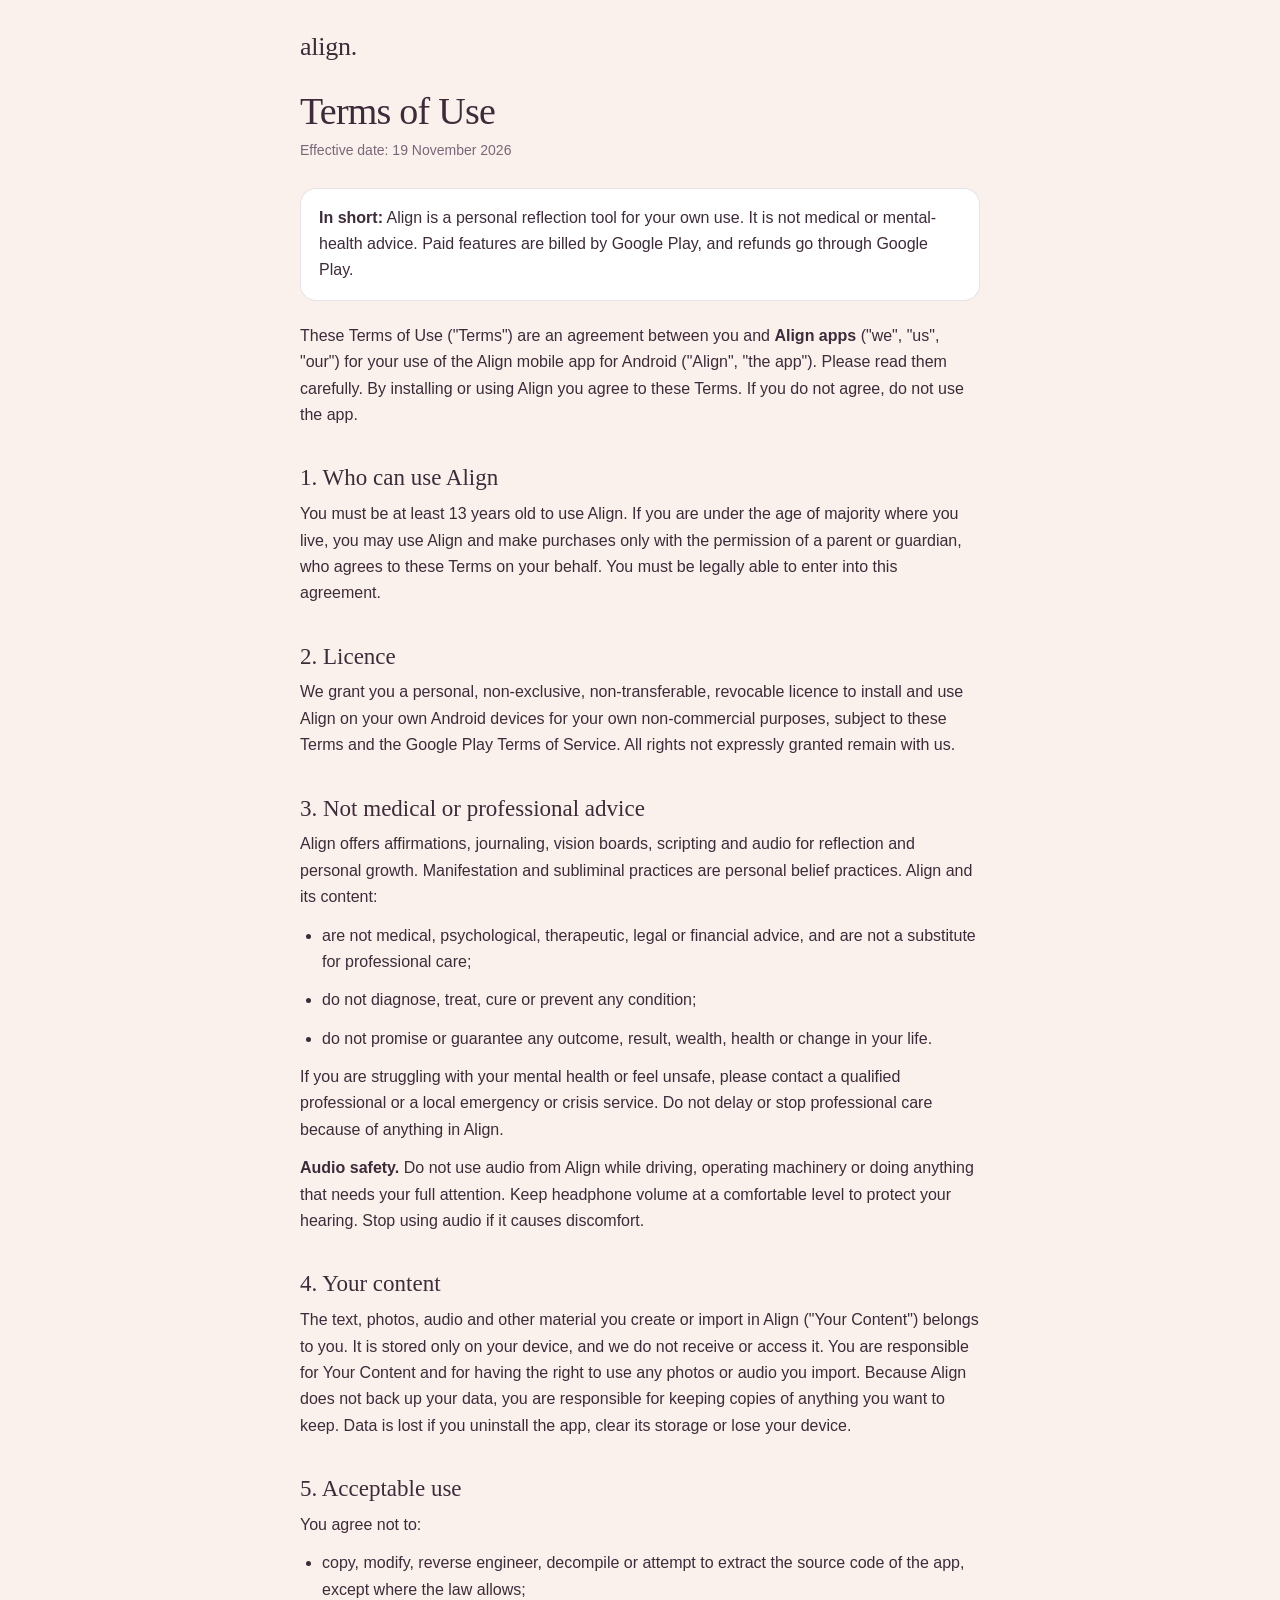
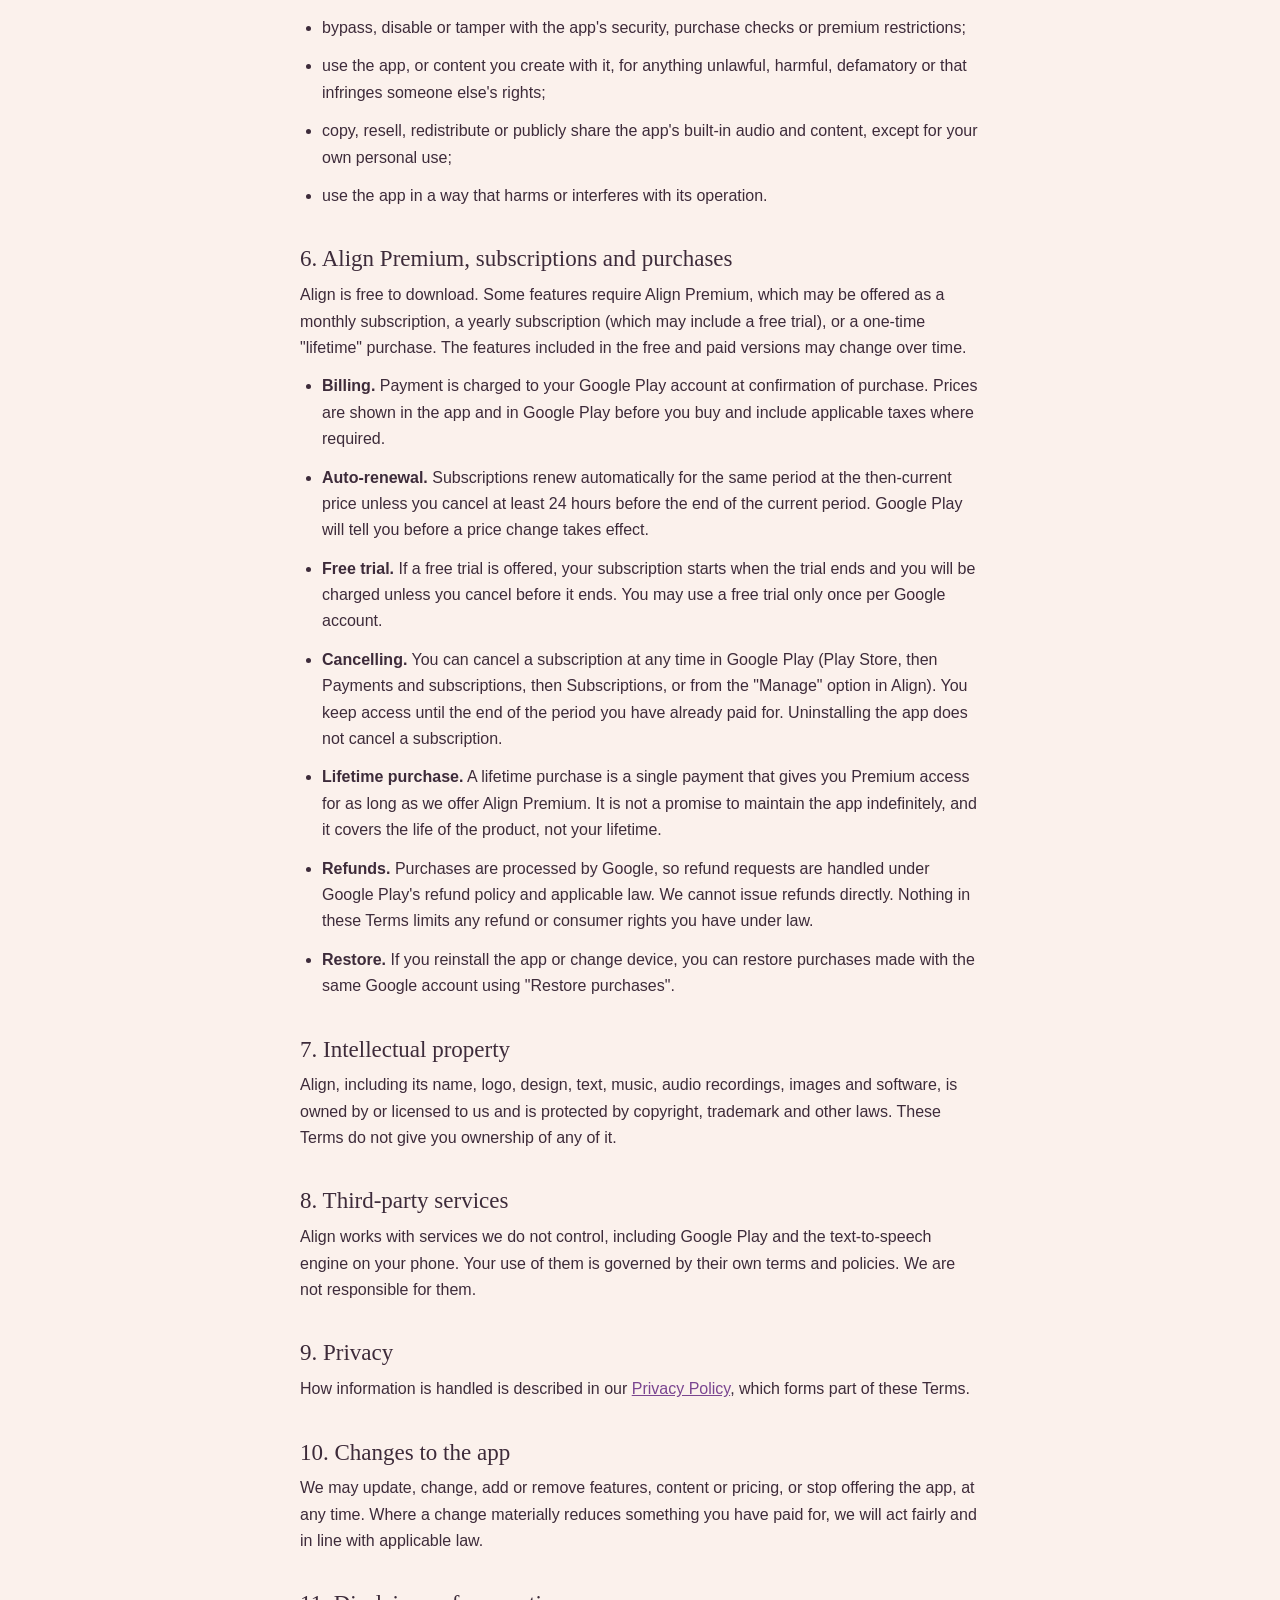
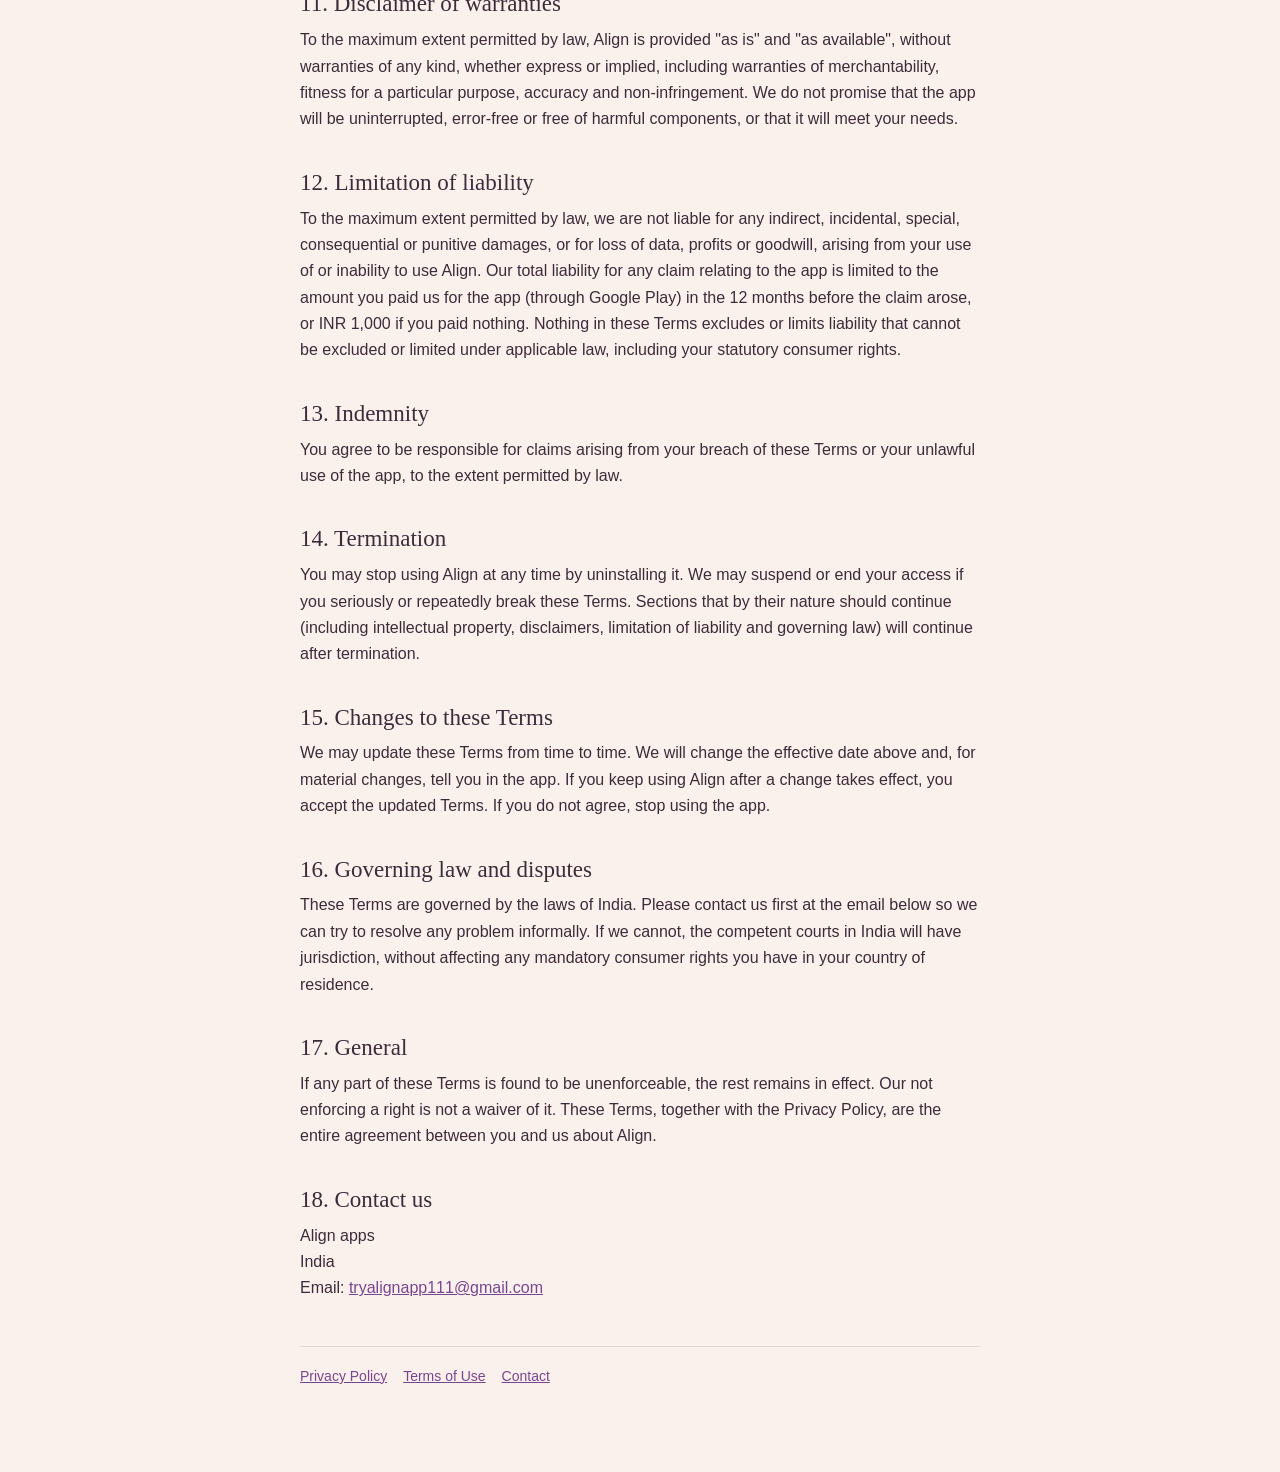
==== terms.html @ c76a3356 "Add Privacy Policy and Terms of Use pages Co-Authored-By: Claude Sonnet 5.5 <noreply@anthropic.com> " ====
<!doctype html>
<html lang="en">
<head>
<meta charset="utf-8">
<meta name="viewport" content="width=device-width,initial-scale=1">
<title>Terms of Use - Align</title>
<meta name="description" content="The terms for using the Align app.">
<meta name="robots" content="index,follow">
<link rel="stylesheet" href="style.css">
</head>
<body>
<div class="wrap">
<p class="brand"><a href="./">align.</a></p>

<h1>Terms of Use</h1>
<p class="meta">Effective date: 19 November 2026</p>

<div class="box"><p><strong>In short:</strong> Align is a personal reflection tool for your own use. It is not medical or mental-health advice. Paid features are billed by Google Play, and refunds go through Google Play.</p></div>

<p>These Terms of Use ("Terms") are an agreement between you and <strong>Align apps</strong> ("we", "us", "our") for your use of the Align mobile app for Android ("Align", "the app"). Please read them carefully. By installing or using Align you agree to these Terms. If you do not agree, do not use the app.</p>

<h2>1. Who can use Align</h2>
<p>You must be at least 13 years old to use Align. If you are under the age of majority where you live, you may use Align and make purchases only with the permission of a parent or guardian, who agrees to these Terms on your behalf. You must be legally able to enter into this agreement.</p>

<h2>2. Licence</h2>
<p>We grant you a personal, non-exclusive, non-transferable, revocable licence to install and use Align on your own Android devices for your own non-commercial purposes, subject to these Terms and the Google Play Terms of Service. All rights not expressly granted remain with us.</p>

<h2>3. Not medical or professional advice</h2>
<p>Align offers affirmations, journaling, vision boards, scripting and audio for reflection and personal growth. Manifestation and subliminal practices are personal belief practices. Align and its content:</p>
<ul>
<li>are not medical, psychological, therapeutic, legal or financial advice, and are not a substitute for professional care;</li>
<li>do not diagnose, treat, cure or prevent any condition;</li>
<li>do not promise or guarantee any outcome, result, wealth, health or change in your life.</li>
</ul>
<p>If you are struggling with your mental health or feel unsafe, please contact a qualified professional or a local emergency or crisis service. Do not delay or stop professional care because of anything in Align.</p>
<p><strong>Audio safety.</strong> Do not use audio from Align while driving, operating machinery or doing anything that needs your full attention. Keep headphone volume at a comfortable level to protect your hearing. Stop using audio if it causes discomfort.</p>

<h2>4. Your content</h2>
<p>The text, photos, audio and other material you create or import in Align ("Your Content") belongs to you. It is stored only on your device, and we do not receive or access it. You are responsible for Your Content and for having the right to use any photos or audio you import. Because Align does not back up your data, you are responsible for keeping copies of anything you want to keep. Data is lost if you uninstall the app, clear its storage or lose your device.</p>

<h2>5. Acceptable use</h2>
<p>You agree not to:</p>
<ul>
<li>copy, modify, reverse engineer, decompile or attempt to extract the source code of the app, except where the law allows;</li>
<li>bypass, disable or tamper with the app's security, purchase checks or premium restrictions;</li>
<li>use the app, or content you create with it, for anything unlawful, harmful, defamatory or that infringes someone else's rights;</li>
<li>copy, resell, redistribute or publicly share the app's built-in audio and content, except for your own personal use;</li>
<li>use the app in a way that harms or interferes with its operation.</li>
</ul>

<h2>6. Align Premium, subscriptions and purchases</h2>
<p>Align is free to download. Some features require Align Premium, which may be offered as a monthly subscription, a yearly subscription (which may include a free trial), or a one-time "lifetime" purchase. The features included in the free and paid versions may change over time.</p>
<ul>
<li><strong>Billing.</strong> Payment is charged to your Google Play account at confirmation of purchase. Prices are shown in the app and in Google Play before you buy and include applicable taxes where required.</li>
<li><strong>Auto-renewal.</strong> Subscriptions renew automatically for the same period at the then-current price unless you cancel at least 24 hours before the end of the current period. Google Play will tell you before a price change takes effect.</li>
<li><strong>Free trial.</strong> If a free trial is offered, your subscription starts when the trial ends and you will be charged unless you cancel before it ends. You may use a free trial only once per Google account.</li>
<li><strong>Cancelling.</strong> You can cancel a subscription at any time in Google Play (Play Store, then Payments and subscriptions, then Subscriptions, or from the "Manage" option in Align). You keep access until the end of the period you have already paid for. Uninstalling the app does not cancel a subscription.</li>
<li><strong>Lifetime purchase.</strong> A lifetime purchase is a single payment that gives you Premium access for as long as we offer Align Premium. It is not a promise to maintain the app indefinitely, and it covers the life of the product, not your lifetime.</li>
<li><strong>Refunds.</strong> Purchases are processed by Google, so refund requests are handled under Google Play's refund policy and applicable law. We cannot issue refunds directly. Nothing in these Terms limits any refund or consumer rights you have under law.</li>
<li><strong>Restore.</strong> If you reinstall the app or change device, you can restore purchases made with the same Google account using "Restore purchases".</li>
</ul>

<h2>7. Intellectual property</h2>
<p>Align, including its name, logo, design, text, music, audio recordings, images and software, is owned by or licensed to us and is protected by copyright, trademark and other laws. These Terms do not give you ownership of any of it.</p>

<h2>8. Third-party services</h2>
<p>Align works with services we do not control, including Google Play and the text-to-speech engine on your phone. Your use of them is governed by their own terms and policies. We are not responsible for them.</p>

<h2>9. Privacy</h2>
<p>How information is handled is described in our <a href="privacy.html">Privacy Policy</a>, which forms part of these Terms.</p>

<h2>10. Changes to the app</h2>
<p>We may update, change, add or remove features, content or pricing, or stop offering the app, at any time. Where a change materially reduces something you have paid for, we will act fairly and in line with applicable law.</p>

<h2>11. Disclaimer of warranties</h2>
<p>To the maximum extent permitted by law, Align is provided "as is" and "as available", without warranties of any kind, whether express or implied, including warranties of merchantability, fitness for a particular purpose, accuracy and non-infringement. We do not promise that the app will be uninterrupted, error-free or free of harmful components, or that it will meet your needs.</p>

<h2>12. Limitation of liability</h2>
<p>To the maximum extent permitted by law, we are not liable for any indirect, incidental, special, consequential or punitive damages, or for loss of data, profits or goodwill, arising from your use of or inability to use Align. Our total liability for any claim relating to the app is limited to the amount you paid us for the app (through Google Play) in the 12 months before the claim arose, or INR 1,000 if you paid nothing. Nothing in these Terms excludes or limits liability that cannot be excluded or limited under applicable law, including your statutory consumer rights.</p>

<h2>13. Indemnity</h2>
<p>You agree to be responsible for claims arising from your breach of these Terms or your unlawful use of the app, to the extent permitted by law.</p>

<h2>14. Termination</h2>
<p>You may stop using Align at any time by uninstalling it. We may suspend or end your access if you seriously or repeatedly break these Terms. Sections that by their nature should continue (including intellectual property, disclaimers, limitation of liability and governing law) will continue after termination.</p>

<h2>15. Changes to these Terms</h2>
<p>We may update these Terms from time to time. We will change the effective date above and, for material changes, tell you in the app. If you keep using Align after a change takes effect, you accept the updated Terms. If you do not agree, stop using the app.</p>

<h2>16. Governing law and disputes</h2>
<p>These Terms are governed by the laws of India. Please contact us first at the email below so we can try to resolve any problem informally. If we cannot, the competent courts in India will have jurisdiction, without affecting any mandatory consumer rights you have in your country of residence.</p>

<h2>17. General</h2>
<p>If any part of these Terms is found to be unenforceable, the rest remains in effect. Our not enforcing a right is not a waiver of it. These Terms, together with the Privacy Policy, are the entire agreement between you and us about Align.</p>

<h2>18. Contact us</h2>
<p>Align apps<br>India<br>Email: <a href="mailto:tryalignapp111@gmail.com">tryalignapp111@gmail.com</a></p>

<p class="nav"><a href="privacy.html">Privacy Policy</a><a href="terms.html">Terms of Use</a><a href="mailto:tryalignapp111@gmail.com">Contact</a></p>
</div>
</body>
</html>
---- style.css ----
:root{--bg:#fbf1ec;--ink:#3d2b3a;--mut:#7a6679;--card:#ffffff;--line:rgba(94,62,92,.14);--acc:#7a4590}
@media(prefers-color-scheme:dark){:root{--bg:#171418;--ink:#f1e8f0;--mut:#b9a9bc;--card:#201b23;--line:rgba(255,255,255,.12);--acc:#c79ad8}}
*{box-sizing:border-box}
html{-webkit-text-size-adjust:100%}
body{margin:0;background:var(--bg);color:var(--ink);font:16px/1.65 -apple-system,BlinkMacSystemFont,"Segoe UI",Roboto,Helvetica,Arial,sans-serif}
.wrap{max-width:720px;margin:0 auto;padding:32px 20px 72px}
.brand{font:400 26px Georgia,"Times New Roman",serif;letter-spacing:-.01em;margin:0 0 28px}
.brand a{color:var(--ink);text-decoration:none}
h1{font:400 38px/1.12 Georgia,"Times New Roman",serif;letter-spacing:-.02em;margin:0 0 6px}
.meta{color:var(--mut);font-size:14px;margin:0 0 26px}
h2{font:400 23px/1.25 Georgia,"Times New Roman",serif;margin:36px 0 8px}
p,li{margin:0 0 12px}
ul{padding-left:22px;margin:0 0 12px}
a{color:var(--acc)}
.box{background:var(--card);border:1px solid var(--line);border-radius:16px;padding:16px 18px;margin:0 0 22px}
.box p:last-child{margin:0}
.nav{margin-top:44px;padding-top:18px;border-top:1px solid var(--line);font-size:14px;color:var(--mut)}
.nav a{margin-right:16px}
table{width:100%;border-collapse:collapse;margin:0 0 14px;font-size:15px}
th,td{text-align:left;vertical-align:top;padding:9px 10px;border-bottom:1px solid var(--line)}
th{color:var(--mut);font-weight:600;font-size:13px}
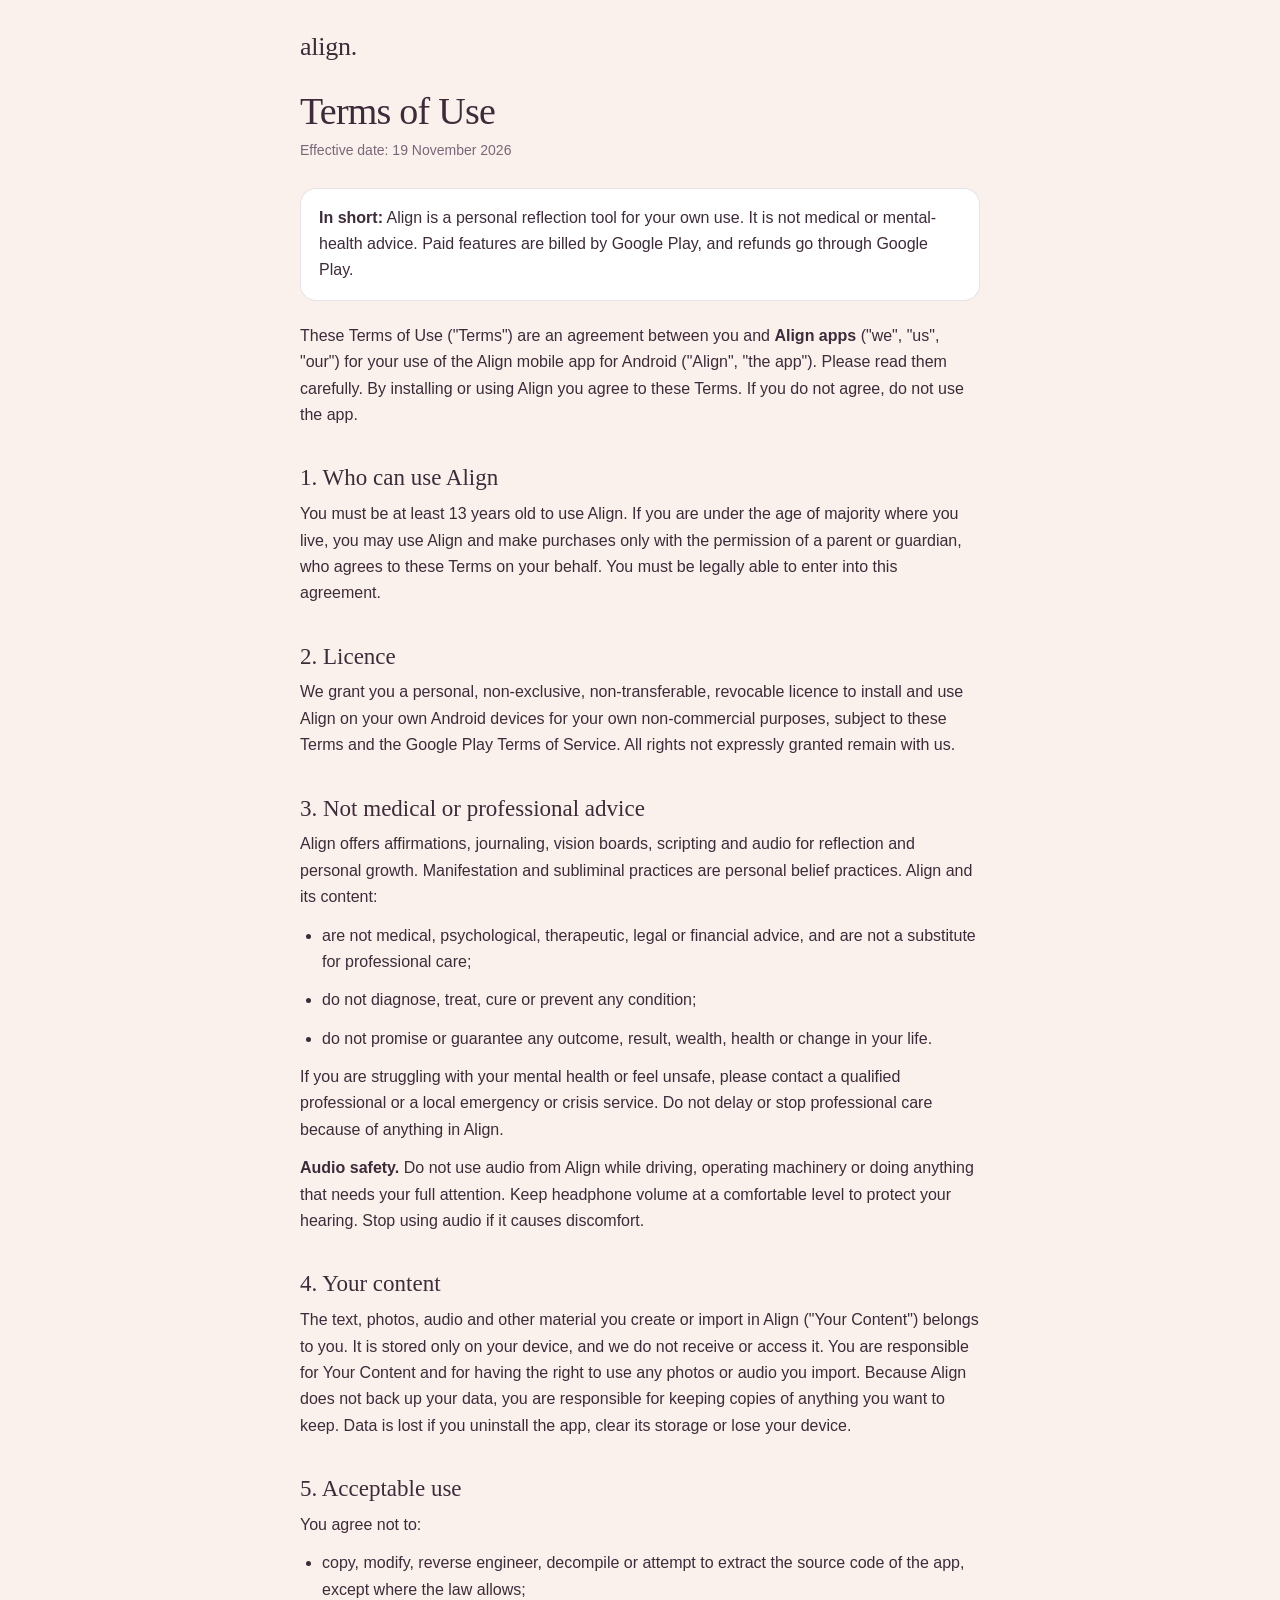
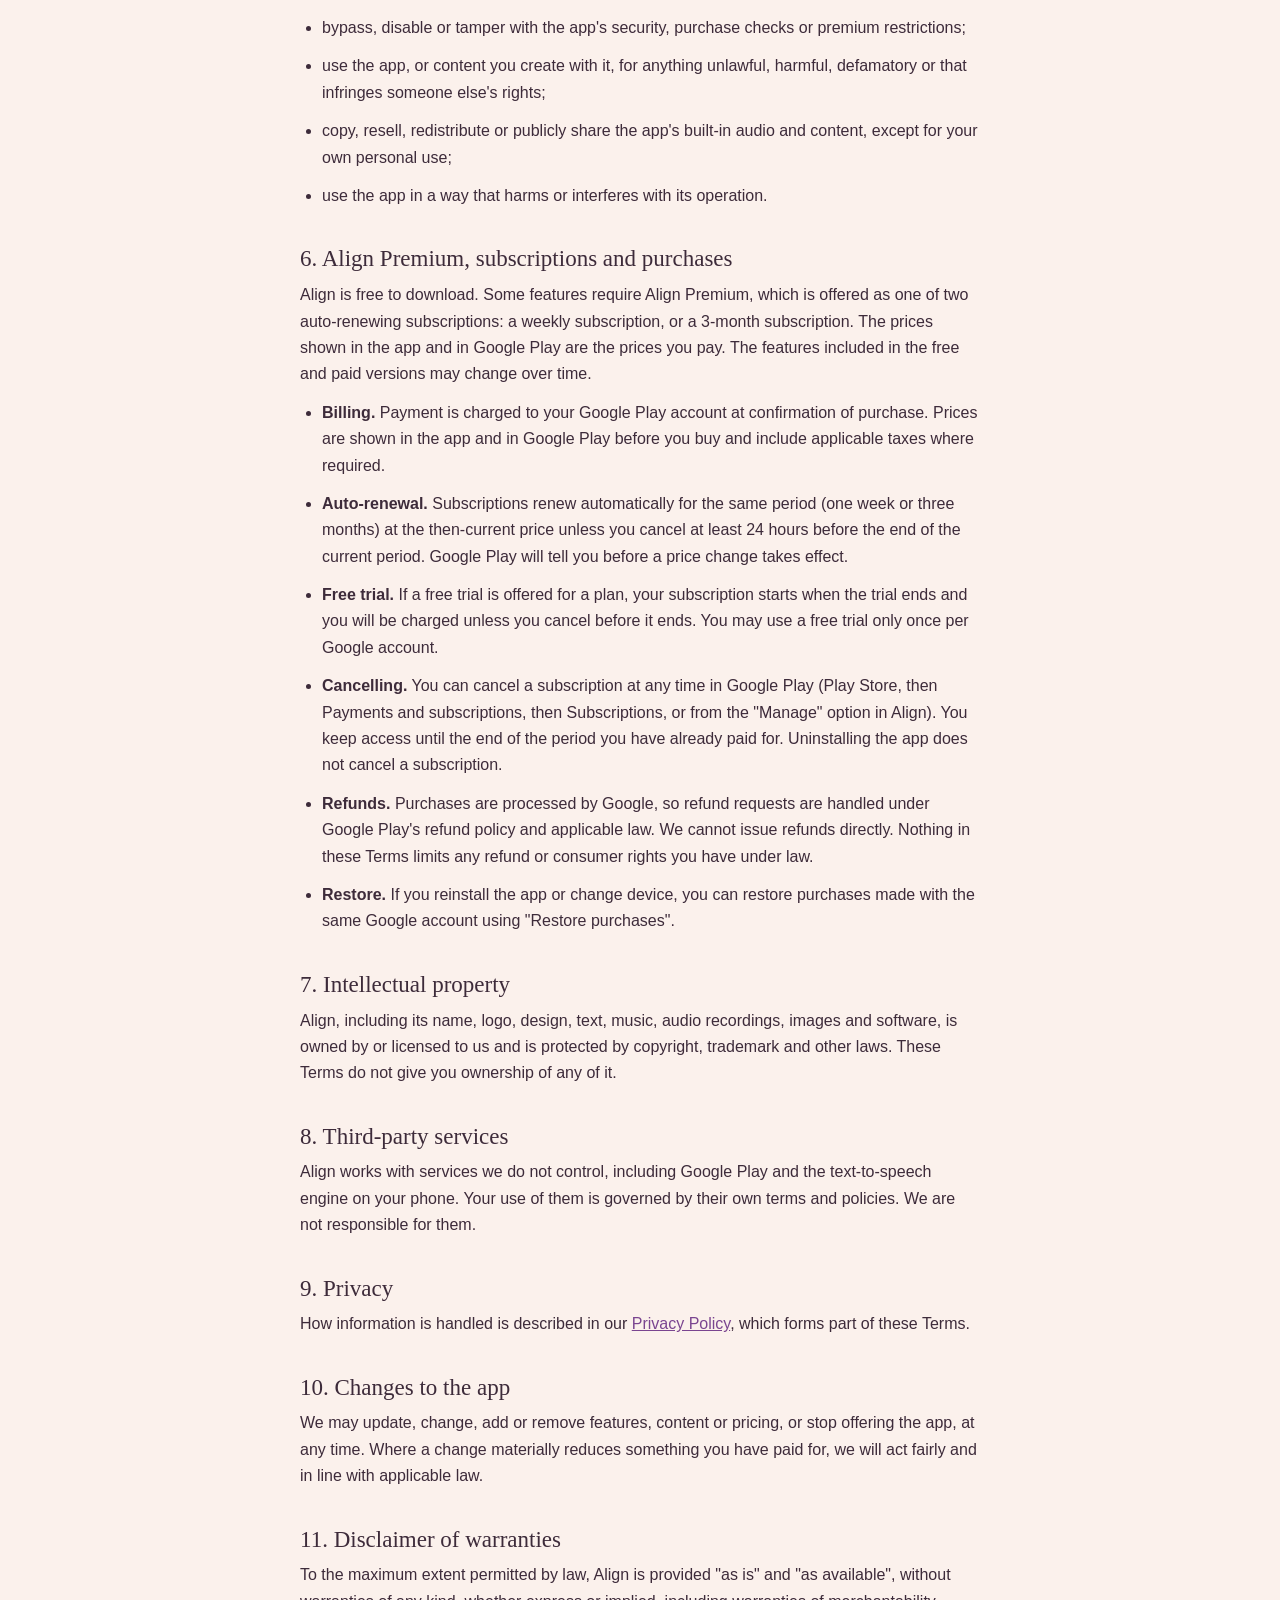
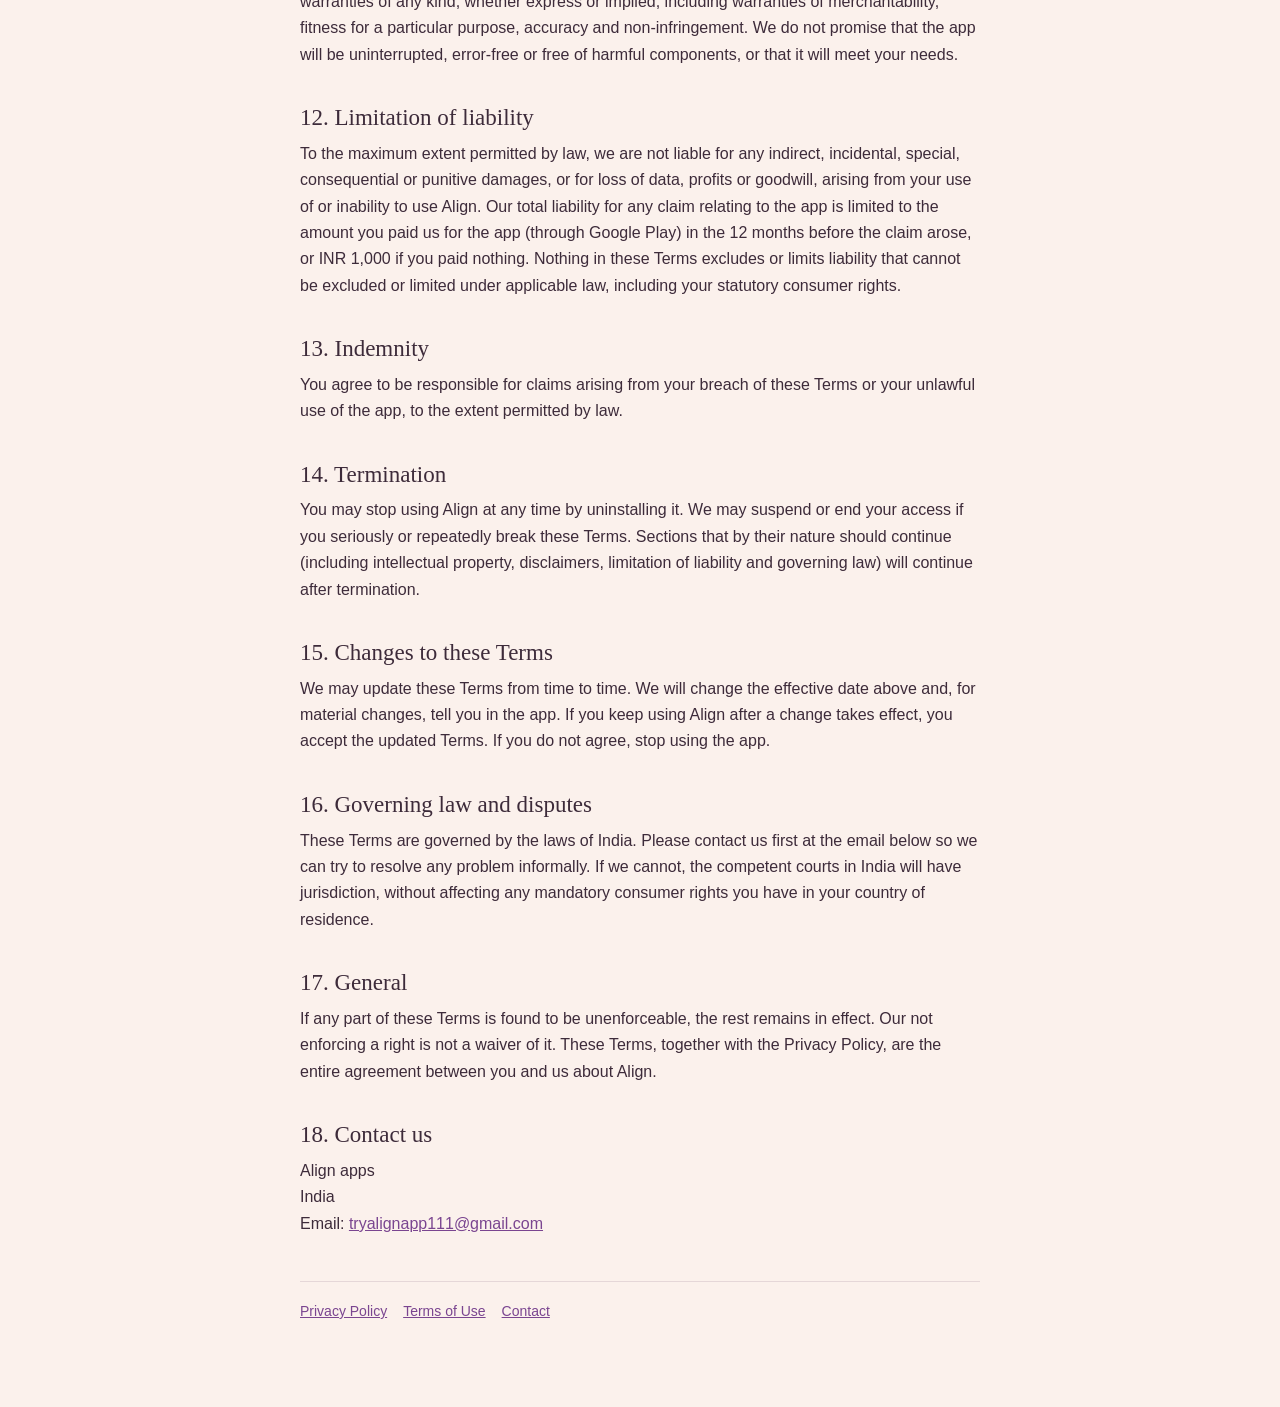
==== commit b283203a: "Describe the two subscriptions (weekly and 3-month) Co-Authored-By: Claude Haiku 5.5 <noreply@anthro" ====
--- a/terms.html
+++ b/terms.html
@@ -49,13 +49,12 @@
 </ul>
 
 <h2>6. Align Premium, subscriptions and purchases</h2>
-<p>Align is free to download. Some features require Align Premium, which may be offered as a monthly subscription, a yearly subscription (which may include a free trial), or a one-time "lifetime" purchase. The features included in the free and paid versions may change over time.</p>
+<p>Align is free to download. Some features require Align Premium, which is offered as one of two auto-renewing subscriptions: a weekly subscription, or a 3-month subscription. The prices shown in the app and in Google Play are the prices you pay. The features included in the free and paid versions may change over time.</p>
 <ul>
 <li><strong>Billing.</strong> Payment is charged to your Google Play account at confirmation of purchase. Prices are shown in the app and in Google Play before you buy and include applicable taxes where required.</li>
-<li><strong>Auto-renewal.</strong> Subscriptions renew automatically for the same period at the then-current price unless you cancel at least 24 hours before the end of the current period. Google Play will tell you before a price change takes effect.</li>
-<li><strong>Free trial.</strong> If a free trial is offered, your subscription starts when the trial ends and you will be charged unless you cancel before it ends. You may use a free trial only once per Google account.</li>
+<li><strong>Auto-renewal.</strong> Subscriptions renew automatically for the same period (one week or three months) at the then-current price unless you cancel at least 24 hours before the end of the current period. Google Play will tell you before a price change takes effect.</li>
+<li><strong>Free trial.</strong> If a free trial is offered for a plan, your subscription starts when the trial ends and you will be charged unless you cancel before it ends. You may use a free trial only once per Google account.</li>
 <li><strong>Cancelling.</strong> You can cancel a subscription at any time in Google Play (Play Store, then Payments and subscriptions, then Subscriptions, or from the "Manage" option in Align). You keep access until the end of the period you have already paid for. Uninstalling the app does not cancel a subscription.</li>
-<li><strong>Lifetime purchase.</strong> A lifetime purchase is a single payment that gives you Premium access for as long as we offer Align Premium. It is not a promise to maintain the app indefinitely, and it covers the life of the product, not your lifetime.</li>
 <li><strong>Refunds.</strong> Purchases are processed by Google, so refund requests are handled under Google Play's refund policy and applicable law. We cannot issue refunds directly. Nothing in these Terms limits any refund or consumer rights you have under law.</li>
 <li><strong>Restore.</strong> If you reinstall the app or change device, you can restore purchases made with the same Google account using "Restore purchases".</li>
 </ul>
